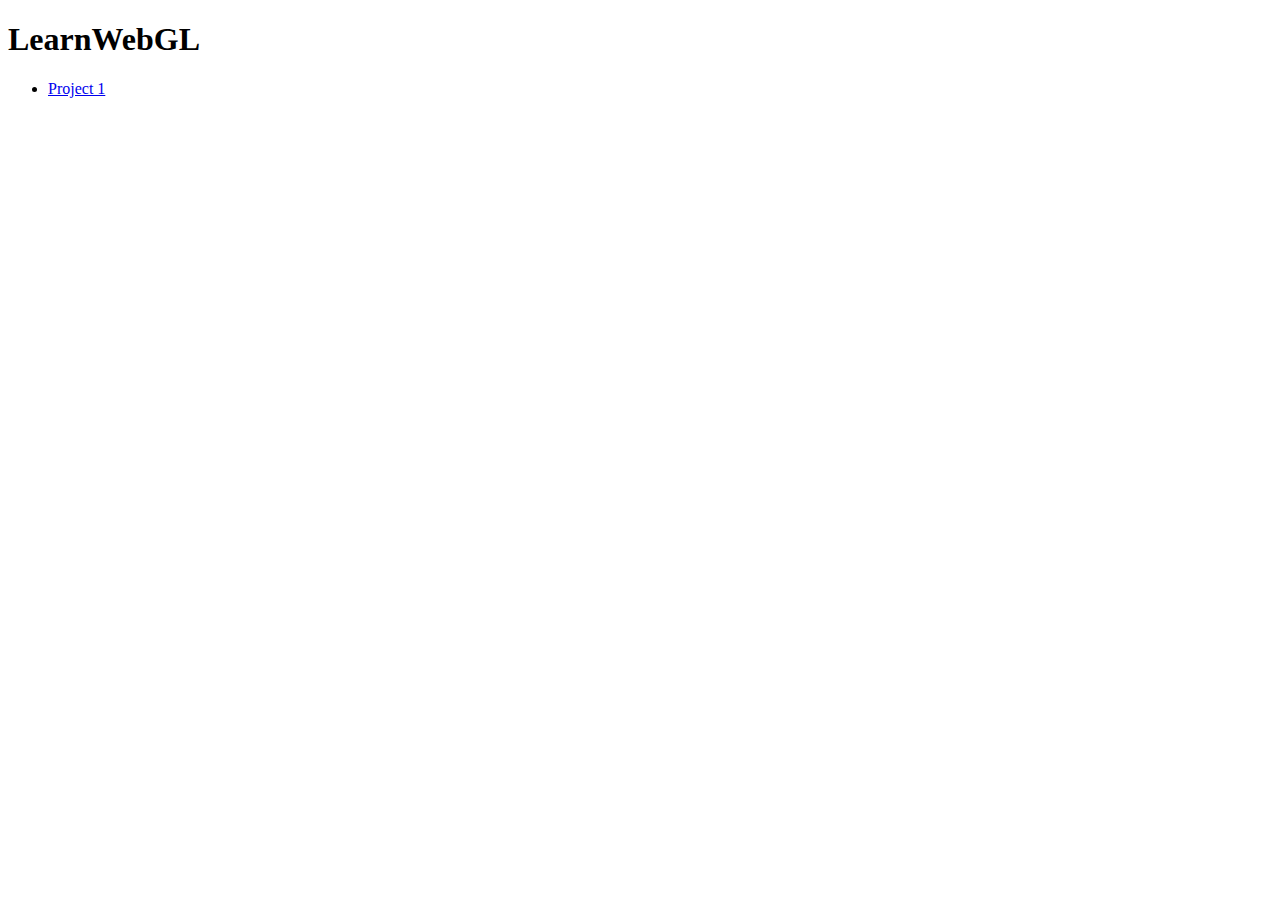
==== index.html @ bb175614 "add project homepage" ====
<!DOCTYPE html>
<html lang="en">
<head>
    <meta charset="UTF-8">
    <meta name="viewport" content="width=device-width, initial-scale=1.0">
    <title>LearnWebGL</title>
</head>
<body>
    <h1>LearnWebGL</h1>
    <ul>
        <li><a href="project1">Project 1</a></li>
    </ul>
</body>
</html>
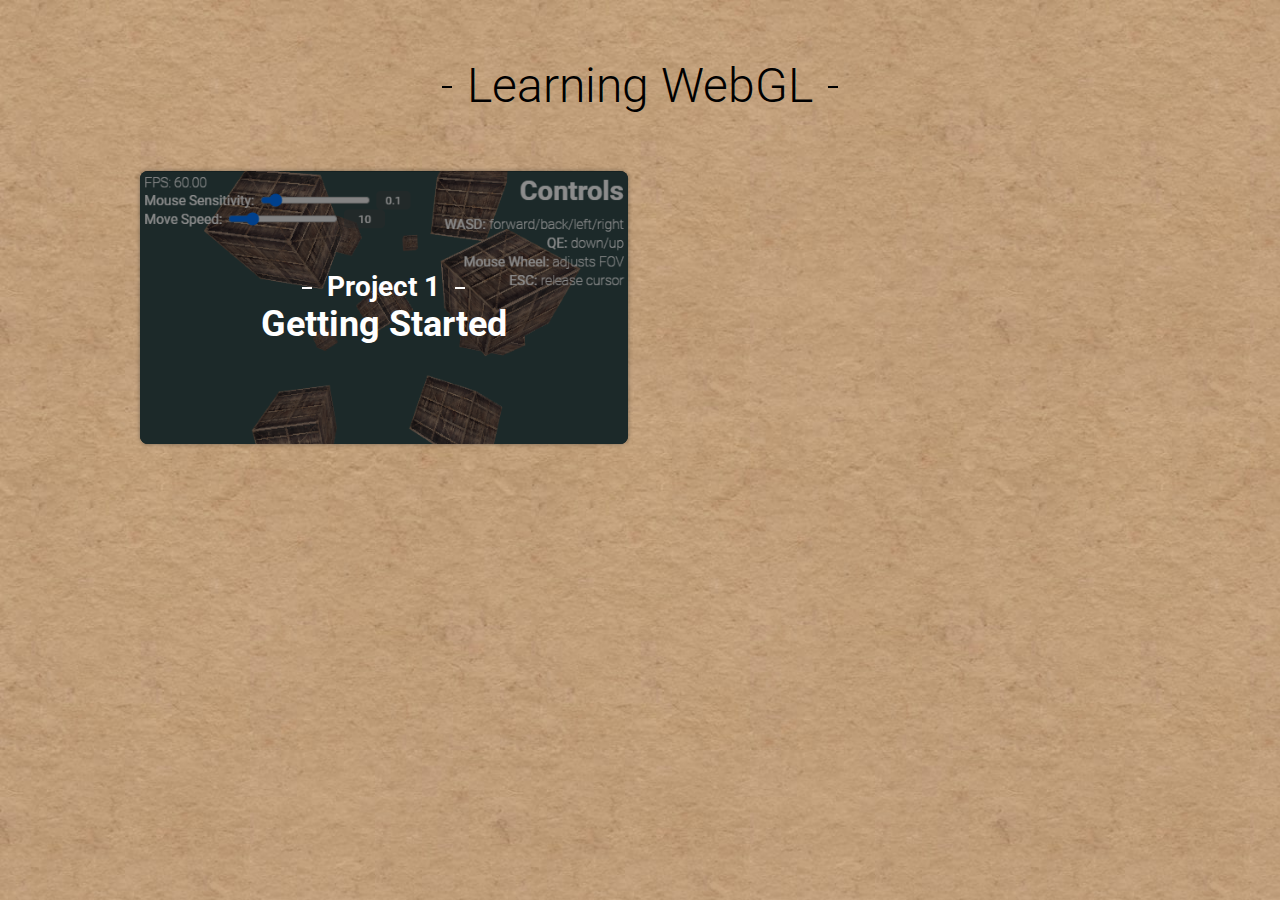
==== commit 300c051c: "add style to homepage" ====
--- a/index.html
+++ b/index.html
@@ -4,11 +4,21 @@
     <meta charset="UTF-8">
     <meta name="viewport" content="width=device-width, initial-scale=1.0">
     <title>LearnWebGL</title>
+    <link href="style.css" rel="stylesheet">
 </head>
 <body>
-    <h1>LearnWebGL</h1>
-    <ul>
-        <li><a href="project1">Project 1</a></li>
-    </ul>
+    <header>
+        <h1 class="h-flare">Learning WebGL</h1>
+    </header>
+
+    <div class="project-list">
+        <a href="./project1/" class="project">
+            <img src="./project1/capture.png">
+            <div class="content">
+                <h3 class="h-flare">Project 1</h3>
+                <h2>Getting Started</h2>
+            </div>
+        </a>
+    </div>
 </body>
 </html>--- a/style.css
+++ b/style.css
@@ -0,0 +1,101 @@
+@import url("https://fonts.googleapis.com/css2?family=Roboto:ital,wght@0,100;0,300;0,400;0,500;0,700;0,900;1,100;1,300;1,400;1,500;1,700;1,900&display=swap");
+* {
+  box-sizing: border-box;
+  font-family: "Roboto", sans-serif;
+}
+
+.h-flare {
+  display: inline-block;
+  position: relative;
+}
+.h-flare::before, .h-flare::after {
+  content: "";
+  width: 10px;
+  height: 2px;
+  background-color: black;
+  position: absolute;
+  top: 50%;
+  left: -15px;
+  transform: translateX(-100%);
+}
+.h-flare::after {
+  left: unset;
+  right: -15px;
+  transform: translateX(100%);
+}
+
+body {
+  background-color: rgb(238, 238, 238);
+  background-image: url("background.jpg");
+  background-size: 500px;
+  margin: 0;
+}
+
+header {
+  display: flex;
+  justify-content: center;
+  padding: 25px 0;
+}
+
+h1 {
+  text-align: center;
+  font-weight: 300;
+  font-size: 3rem;
+}
+
+.project-list {
+  max-width: 1000px;
+  margin: auto;
+  display: grid;
+  grid-template-columns: 1fr 1fr;
+  gap: 25px;
+}
+
+.project {
+  position: relative;
+  width: 100%;
+  box-shadow: 0 0 4px 0 rgba(43, 43, 43, 0.5);
+  border-radius: 8px;
+  overflow: hidden;
+  cursor: pointer;
+  font-size: 1.5rem;
+  transition: all ease-in-out 0.2s;
+  height: 0;
+  padding-bottom: 56%;
+  background-color: black;
+}
+.project img {
+  position: absolute;
+  top: 50%;
+  transform: translateY(-50%);
+  width: 100%;
+}
+.project .content {
+  position: absolute;
+  top: 0;
+  bottom: 0;
+  width: 100%;
+  background-color: rgba(0, 0, 0, 0.45);
+  color: white;
+  display: flex;
+  flex-direction: column;
+  justify-content: center;
+  align-items: center;
+  transition: all ease-in-out 0.2s;
+}
+.project .content h2, .project .content h3 {
+  margin: 0;
+  text-align: center;
+}
+.project .content h2:after, .project .content h2:before, .project .content h3:after, .project .content h3:before {
+  background-color: white;
+}
+.project .content:hover {
+  font-size: 1.6rem;
+  background-color: rgba(0, 0, 0, 0.3);
+}
+.project:hover {
+  background-color: rgba(0, 0, 0, 0.45);
+  transform: scale(1.05);
+  box-shadow: 0 8px 8px 0px rgba(43, 43, 43, 0.5);
+}/*# sourceMappingURL=style.css.map */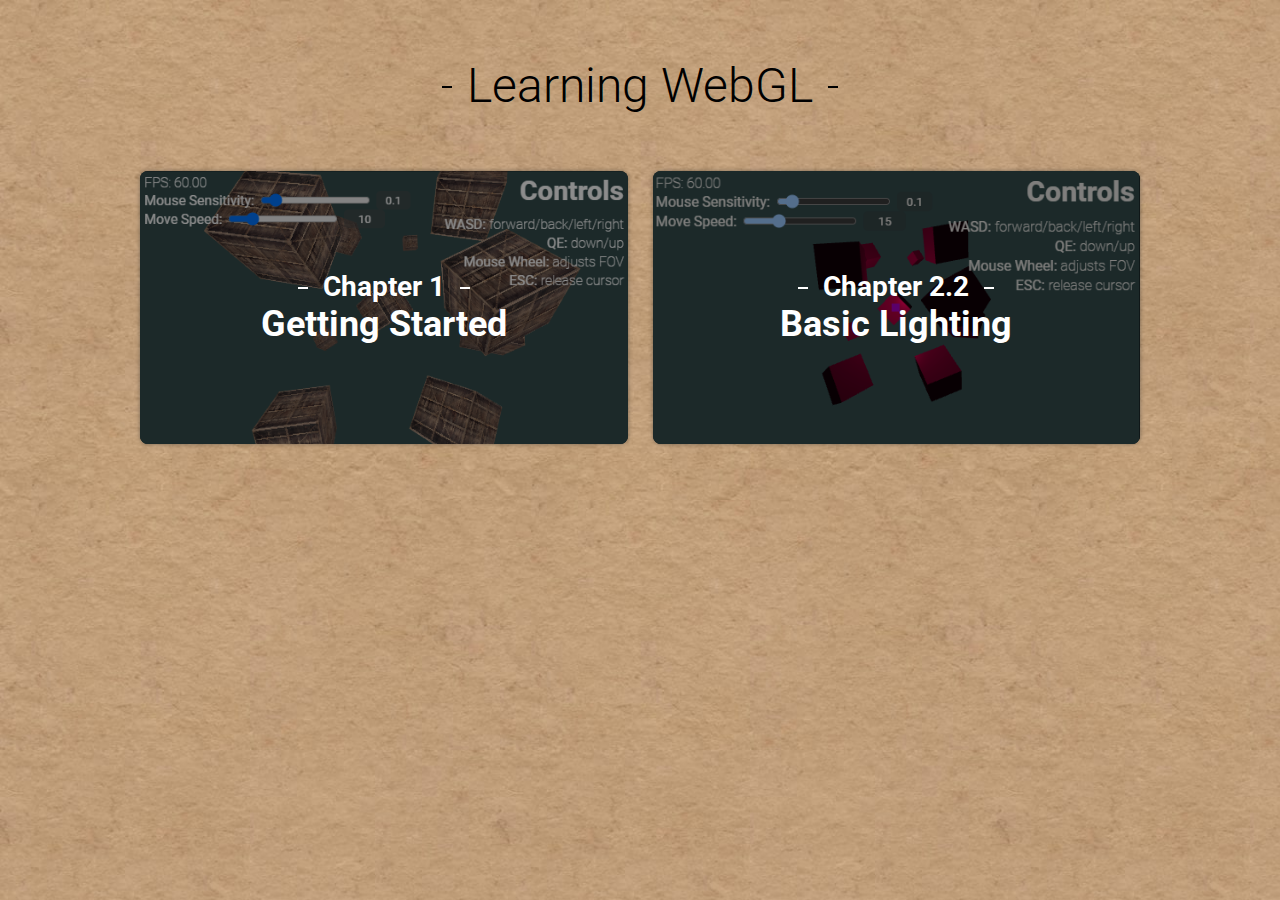
==== commit 9b320518: "chapter2.2" ====
--- a/index.html
+++ b/index.html
@@ -15,8 +15,16 @@
         <a href="./project1/" class="project">
             <img src="./project1/capture.png">
             <div class="content">
-                <h3 class="h-flare">Project 1</h3>
+                <h3 class="h-flare">Chapter 1</h3>
                 <h2>Getting Started</h2>
+            </div>
+        </a>
+
+        <a href="./project2.2/" class="project">
+            <img src="./project2.2/capture.png">
+            <div class="content">
+                <h3 class="h-flare">Chapter 2.2</h3>
+                <h2>Basic Lighting</h2>
             </div>
         </a>
     </div>
--- a/style.css
+++ b/style.css
@@ -25,6 +25,7 @@
 }
 
 body {
+  padding: 0 15px;
   background-color: rgb(238, 238, 238);
   background-image: url("background.jpg");
   background-size: 500px;
@@ -42,6 +43,11 @@
   font-weight: 300;
   font-size: 3rem;
 }
+@media (max-width: 768px) {
+  h1 {
+    font-size: 2rem;
+  }
+}
 
 .project-list {
   max-width: 1000px;
@@ -49,6 +55,11 @@
   display: grid;
   grid-template-columns: 1fr 1fr;
   gap: 25px;
+}
+@media (max-width: 768px) {
+  .project-list {
+    grid-template-columns: 1fr;
+  }
 }
 
 .project {
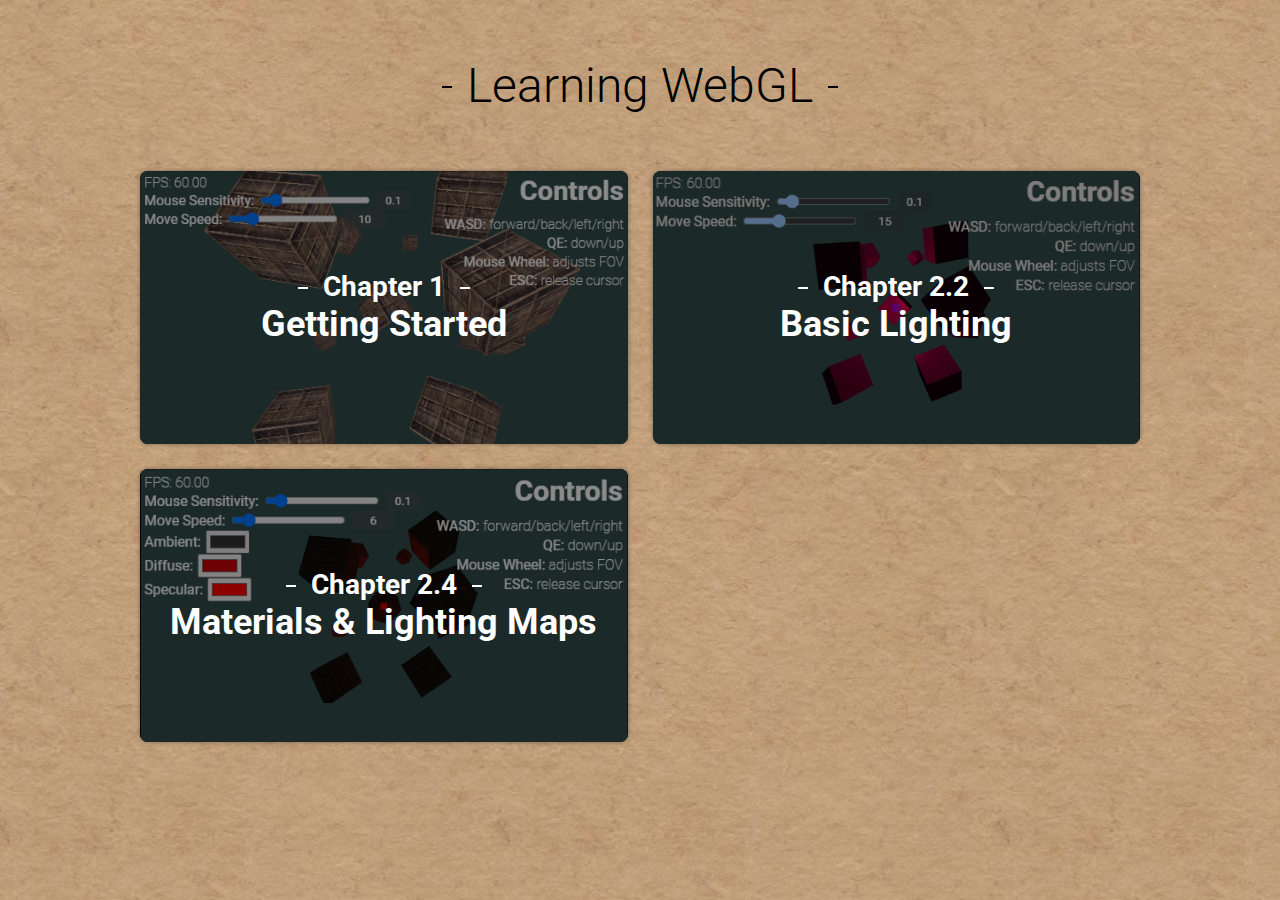
==== commit b80f12c7: "add chapter 2.4" ====
--- a/index.html
+++ b/index.html
@@ -27,6 +27,14 @@
                 <h2>Basic Lighting</h2>
             </div>
         </a>
+
+        <a href="./project2.4/" class="project">
+            <img src="./project2.4/capture.png">
+            <div class="content">
+                <h3 class="h-flare">Chapter 2.4</h3>
+                <h2>Materials & Lighting Maps</h2>
+            </div>
+        </a>
     </div>
 </body>
 </html>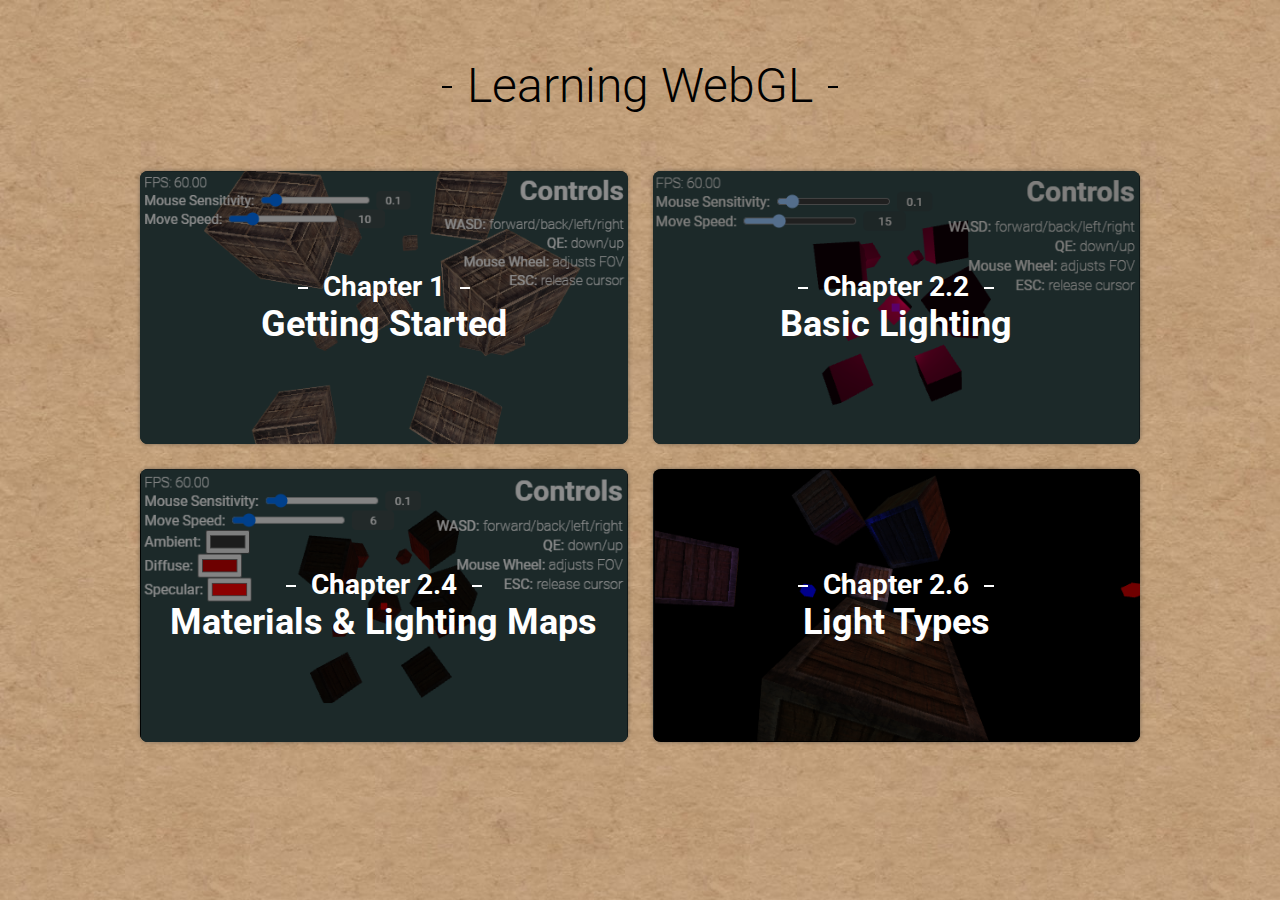
==== commit d1611910: "chapter 2.6" ====
--- a/index.html
+++ b/index.html
@@ -35,6 +35,14 @@
                 <h2>Materials & Lighting Maps</h2>
             </div>
         </a>
+
+        <a href="./project2.6/" class="project">
+            <img src="./project2.6/capture.png">
+            <div class="content">
+                <h3 class="h-flare">Chapter 2.6</h3>
+                <h2>Light Types</h2>
+            </div>
+        </a>
     </div>
 </body>
 </html>